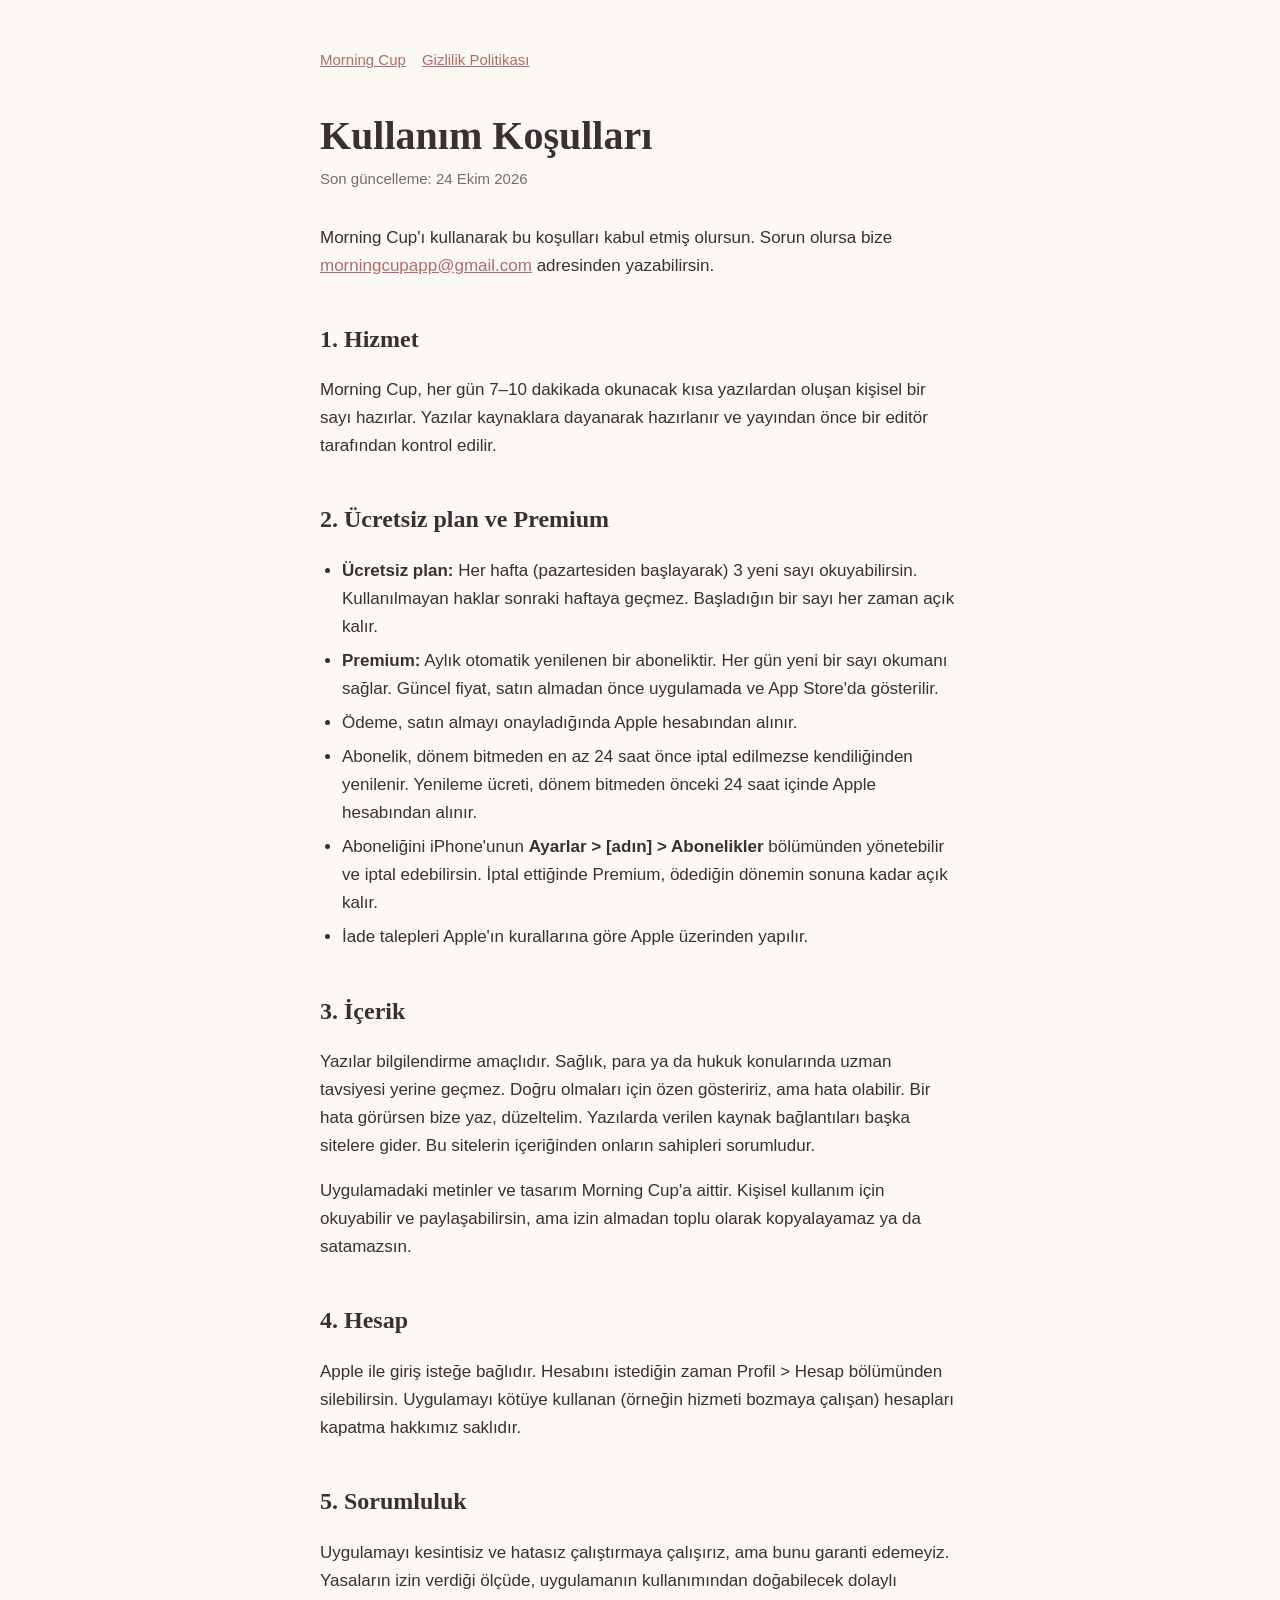
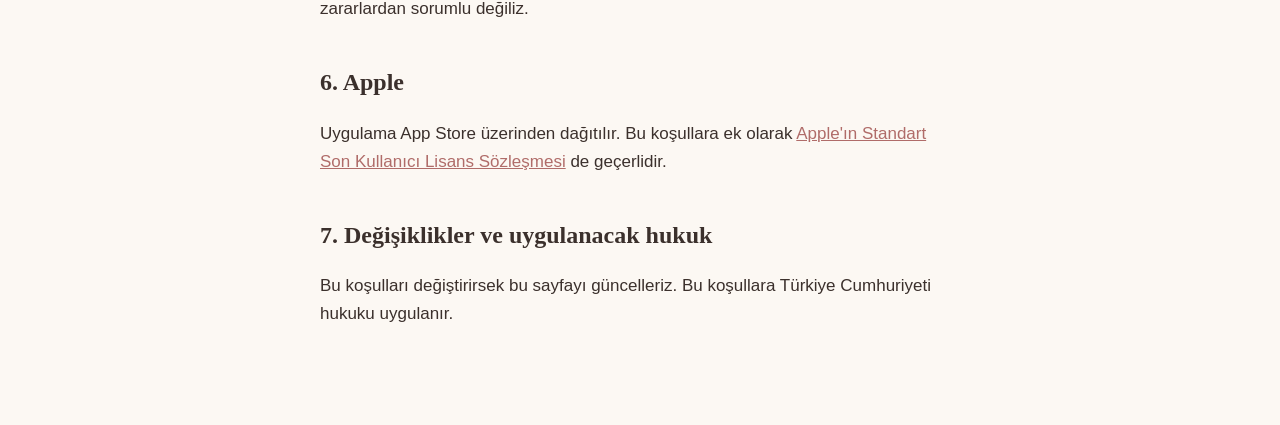
==== kosullar.html @ 2945e881 "Morning Cup gizlilik politikası ve kullanım koşulları" ====
<!doctype html>
<html lang="tr">
<head>
<meta charset="utf-8">
<meta name="viewport" content="width=device-width, initial-scale=1">
<title>Kullanım Koşulları · Morning Cup</title>
<link rel="stylesheet" href="style.css">
</head>
<body>
<main>
<nav><a href="index.html">Morning Cup</a><a href="gizlilik.html">Gizlilik Politikası</a></nav>
<h1>Kullanım Koşulları</h1>
<p class="meta">Son güncelleme: 24 Ekim 2026</p>

<p>Morning Cup'ı kullanarak bu koşulları kabul etmiş olursun. Sorun olursa bize <a href="mailto:morningcupapp@gmail.com">morningcupapp@gmail.com</a> adresinden yazabilirsin.</p>

<h2>1. Hizmet</h2>
<p>Morning Cup, her gün 7–10 dakikada okunacak kısa yazılardan oluşan kişisel bir sayı hazırlar. Yazılar kaynaklara dayanarak hazırlanır ve yayından önce bir editör tarafından kontrol edilir.</p>

<h2>2. Ücretsiz plan ve Premium</h2>
<ul>
<li><strong>Ücretsiz plan:</strong> Her hafta (pazartesiden başlayarak) 3 yeni sayı okuyabilirsin. Kullanılmayan haklar sonraki haftaya geçmez. Başladığın bir sayı her zaman açık kalır.</li>
<li><strong>Premium:</strong> Aylık otomatik yenilenen bir aboneliktir. Her gün yeni bir sayı okumanı sağlar. Güncel fiyat, satın almadan önce uygulamada ve App Store'da gösterilir.</li>
<li>Ödeme, satın almayı onayladığında Apple hesabından alınır.</li>
<li>Abonelik, dönem bitmeden en az 24 saat önce iptal edilmezse kendiliğinden yenilenir. Yenileme ücreti, dönem bitmeden önceki 24 saat içinde Apple hesabından alınır.</li>
<li>Aboneliğini iPhone'unun <strong>Ayarlar &gt; [adın] &gt; Abonelikler</strong> bölümünden yönetebilir ve iptal edebilirsin. İptal ettiğinde Premium, ödediğin dönemin sonuna kadar açık kalır.</li>
<li>İade talepleri Apple'ın kurallarına göre Apple üzerinden yapılır.</li>
</ul>

<h2>3. İçerik</h2>
<p>Yazılar bilgilendirme amaçlıdır. Sağlık, para ya da hukuk konularında uzman tavsiyesi yerine geçmez. Doğru olmaları için özen gösteririz, ama hata olabilir. Bir hata görürsen bize yaz, düzeltelim. Yazılarda verilen kaynak bağlantıları başka sitelere gider. Bu sitelerin içeriğinden onların sahipleri sorumludur.</p>
<p>Uygulamadaki metinler ve tasarım Morning Cup'a aittir. Kişisel kullanım için okuyabilir ve paylaşabilirsin, ama izin almadan toplu olarak kopyalayamaz ya da satamazsın.</p>

<h2>4. Hesap</h2>
<p>Apple ile giriş isteğe bağlıdır. Hesabını istediğin zaman Profil &gt; Hesap bölümünden silebilirsin. Uygulamayı kötüye kullanan (örneğin hizmeti bozmaya çalışan) hesapları kapatma hakkımız saklıdır.</p>

<h2>5. Sorumluluk</h2>
<p>Uygulamayı kesintisiz ve hatasız çalıştırmaya çalışırız, ama bunu garanti edemeyiz. Yasaların izin verdiği ölçüde, uygulamanın kullanımından doğabilecek dolaylı zararlardan sorumlu değiliz.</p>

<h2>6. Apple</h2>
<p>Uygulama App Store üzerinden dağıtılır. Bu koşullara ek olarak <a href="https://www.apple.com/legal/internet-services/itunes/dev/stdeula/">Apple'ın Standart Son Kullanıcı Lisans Sözleşmesi</a> de geçerlidir.</p>

<h2>7. Değişiklikler ve uygulanacak hukuk</h2>
<p>Bu koşulları değiştirirsek bu sayfayı güncelleriz. Bu koşullara Türkiye Cumhuriyeti hukuku uygulanır.</p>
</main>
</body>
</html>
---- style.css ----
:root { --cream: #fcf8f3; --coffee: #3b302c; --muted: #7a6c66; --rose: #b06c69; --beige: #f1e6e1; }
* { box-sizing: border-box; }
body { margin: 0; background: var(--cream); color: var(--coffee); font: 17px/1.65 -apple-system, BlinkMacSystemFont, "Segoe UI", Helvetica, Arial, sans-serif; }
main { max-width: 680px; margin: 0 auto; padding: 48px 20px 80px; }
h1 { font-family: "New York", Georgia, serif; font-weight: 600; font-size: 40px; line-height: 1.15; margin: 0 0 8px; }
h2 { font-family: "New York", Georgia, serif; font-weight: 600; font-size: 24px; margin: 40px 0 8px; }
.meta { color: var(--muted); font-size: 15px; margin: 0 0 32px; }
a { color: var(--rose); }
ul { padding-left: 22px; }
li { margin: 6px 0; }
.box { background: var(--beige); border-radius: 18px; padding: 20px 22px; margin: 24px 0; }
nav { font-size: 15px; margin-bottom: 40px; }
nav a { margin-right: 16px; }
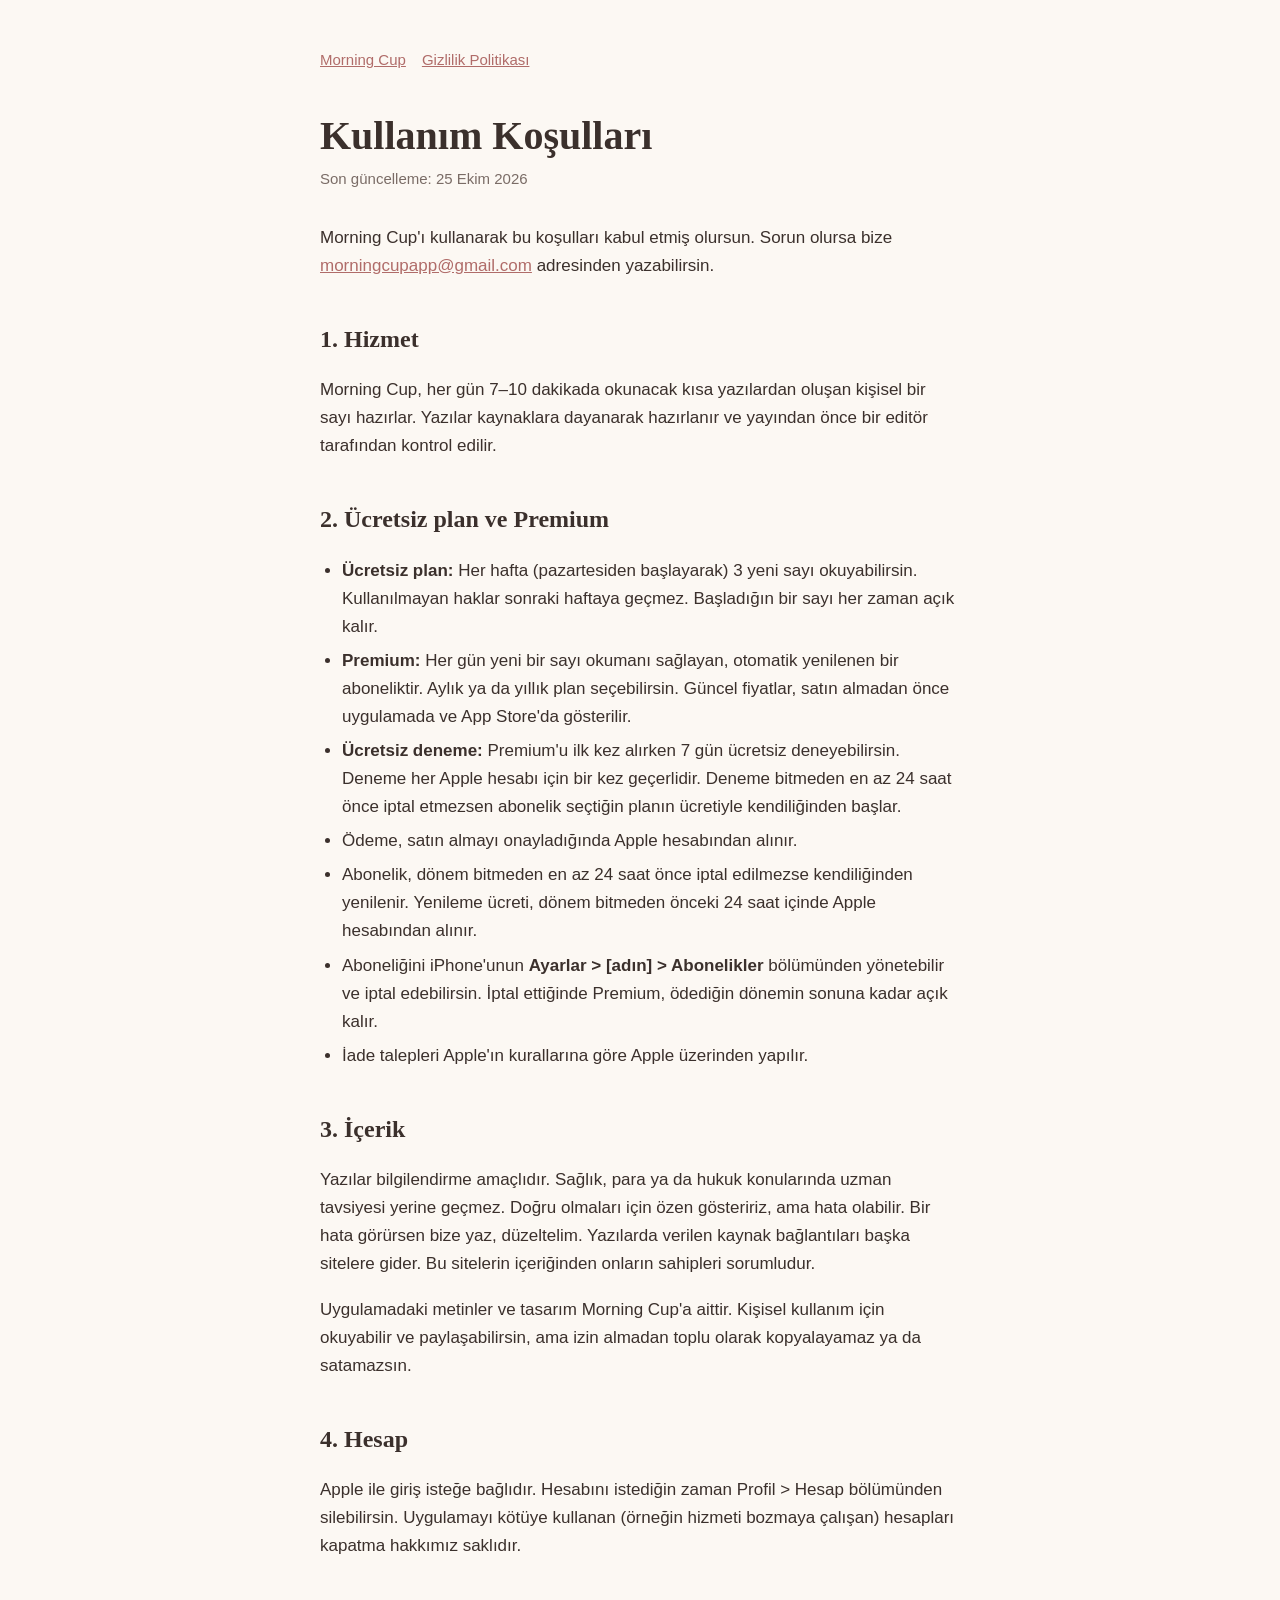
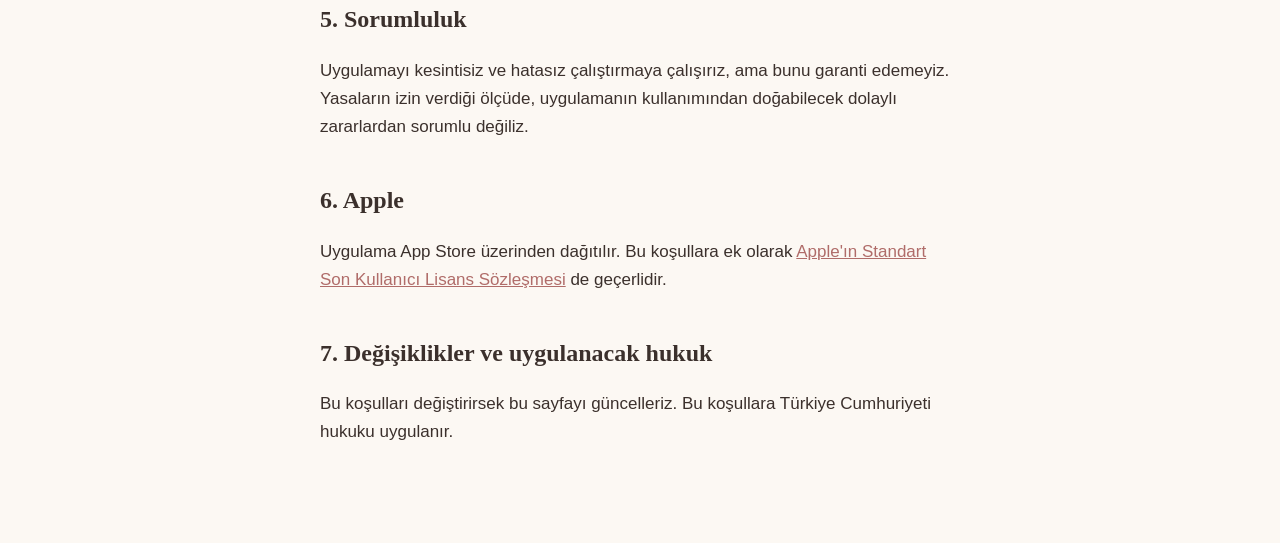
==== commit 7dda7e96: "Koşullar: yıllık plan ve 7 günlük ücretsiz deneme" ====
--- a/kosullar.html
+++ b/kosullar.html
@@ -10,7 +10,7 @@
 <main>
 <nav><a href="index.html">Morning Cup</a><a href="gizlilik.html">Gizlilik Politikası</a></nav>
 <h1>Kullanım Koşulları</h1>
-<p class="meta">Son güncelleme: 24 Ekim 2026</p>
+<p class="meta">Son güncelleme: 25 Ekim 2026</p>
 
 <p>Morning Cup'ı kullanarak bu koşulları kabul etmiş olursun. Sorun olursa bize <a href="mailto:morningcupapp@gmail.com">morningcupapp@gmail.com</a> adresinden yazabilirsin.</p>
 
@@ -20,7 +20,8 @@
 <h2>2. Ücretsiz plan ve Premium</h2>
 <ul>
 <li><strong>Ücretsiz plan:</strong> Her hafta (pazartesiden başlayarak) 3 yeni sayı okuyabilirsin. Kullanılmayan haklar sonraki haftaya geçmez. Başladığın bir sayı her zaman açık kalır.</li>
-<li><strong>Premium:</strong> Aylık otomatik yenilenen bir aboneliktir. Her gün yeni bir sayı okumanı sağlar. Güncel fiyat, satın almadan önce uygulamada ve App Store'da gösterilir.</li>
+<li><strong>Premium:</strong> Her gün yeni bir sayı okumanı sağlayan, otomatik yenilenen bir aboneliktir. Aylık ya da yıllık plan seçebilirsin. Güncel fiyatlar, satın almadan önce uygulamada ve App Store'da gösterilir.</li>
+<li><strong>Ücretsiz deneme:</strong> Premium'u ilk kez alırken 7 gün ücretsiz deneyebilirsin. Deneme her Apple hesabı için bir kez geçerlidir. Deneme bitmeden en az 24 saat önce iptal etmezsen abonelik seçtiğin planın ücretiyle kendiliğinden başlar.</li>
 <li>Ödeme, satın almayı onayladığında Apple hesabından alınır.</li>
 <li>Abonelik, dönem bitmeden en az 24 saat önce iptal edilmezse kendiliğinden yenilenir. Yenileme ücreti, dönem bitmeden önceki 24 saat içinde Apple hesabından alınır.</li>
 <li>Aboneliğini iPhone'unun <strong>Ayarlar &gt; [adın] &gt; Abonelikler</strong> bölümünden yönetebilir ve iptal edebilirsin. İptal ettiğinde Premium, ödediğin dönemin sonuna kadar açık kalır.</li>
